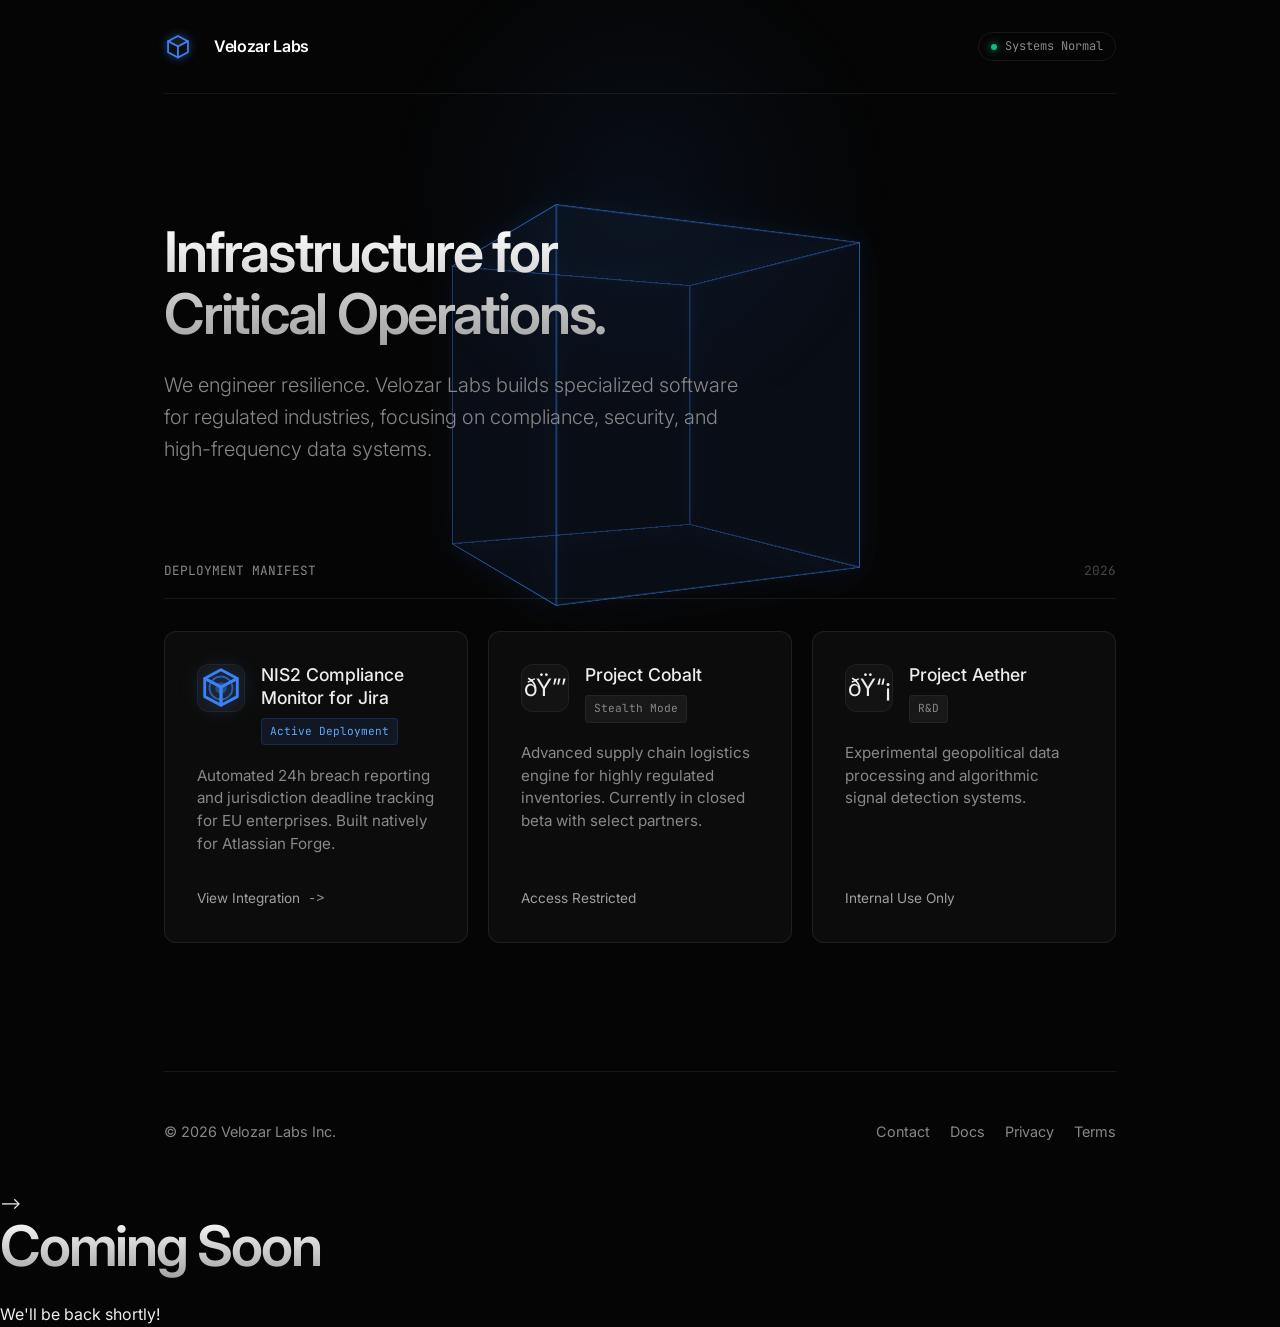
==== index.html @ 225b5070 "Replace existing HTML with a 'Coming Soon' page" ====
<!-- <!DOCTYPE html>
<html lang="en">

<head>
    <meta charset="UTF-8">
    <meta name="viewport" content="width=device-width, initial-scale=1.0">
    <title>Velozar Labs | Infrastructure for Critical Operations</title>
    <meta name="description"
        content="Velozar Labs engineers high-performance security and workflow automation tools for regulated enterprises.">

    <!-- Open Graph / Social Media Meta Tags -->
    <meta property="og:type" content="website">
    <meta property="og:url" content="https://velozarlabs.com/">
    <meta property="og:title" content="Velozar Labs | Infrastructure for Critical Operations">
    <meta property="og:description"
        content="Velozar Labs engineers high-performance security and workflow automation tools for regulated enterprises.">
    <!-- Twitter -->
    <meta property="twitter:card" content="summary_large_image">
    <meta property="twitter:url" content="https://velozarlabs.com/">
    <meta property="twitter:title" content="Velozar Labs | Infrastructure for Critical Operations">
    <meta property="twitter:description"
        content="Velozar Labs engineers high-performance security and workflow automation tools for regulated enterprises.">

    <link rel="preconnect" href="https://fonts.googleapis.com">
    <link rel="preconnect" href="https://fonts.gstatic.com" crossorigin>

    <link rel="preload"
        href="https://fonts.googleapis.com/css2?family=Inter:wght@300;400;500;600&family=JetBrains+Mono:wght@400&display=swap"
        as="style" onload="this.onload=null;this.rel='stylesheet'">
    <noscript>
        <link rel="stylesheet"
            href="https://fonts.googleapis.com/css2?family=Inter:wght@300;400;500;600&family=JetBrains+Mono:wght@400&display=swap">
    </noscript>
    <link rel="stylesheet" href="/base.css">
    <link rel="stylesheet" href="/home.css">
    <link rel="icon" type="image/svg+xml" href="/favicon.svg">
</head>

<body>
    <div class="scene-container">
        <div class="cube-3d">
            <div class="face front"></div>
            <div class="face back"></div>
            <div class="face right"></div>
            <div class="face left"></div>
            <div class="face top"></div>
            <div class="face bottom"></div>
        </div>
    </div>
    <div class="container">
        <nav class="animate-delay-1">
            <div class="logo">
                <svg width="28" height="28" viewBox="0 0 24 24" fill="none" xmlns="http://www.w3.org/2000/svg"
                    style="filter: drop-shadow(0 0 5px rgba(59, 130, 246, 0.5));">
                    <path d="M12 2.5L3.5 7L12 11.5L20.5 7L12 2.5Z" fill="#1A1A1A" stroke="#3b82f6" stroke-width="1.5"
                        stroke-linejoin="round" />
                    <path d="M3.5 7V16.5L12 21V11.5L3.5 7Z" fill="#0F0F0F" stroke="#3b82f6" stroke-width="1.5"
                        stroke-linejoin="round" />
                    <path d="M20.5 7V16.5L12 21V11.5L20.5 7Z" fill="#0F0F0F" stroke="#3b82f6" stroke-width="1.5"
                        stroke-linejoin="round" />
                </svg>

                <span style="margin-left: 12px; font-weight: 600; letter-spacing: -0.02em; color: #fff;">
                    Velozar Labs
                </span>
            </div>
            <div class="status-badge">
                <div class="status-dot"></div>
                Systems Normal
            </div>
        </nav>

        <section class="hero animate-delay-2">
            <h1>Infrastructure for<br>Critical Operations.</h1>
            <p>
                We engineer resilience. Velozar Labs builds specialized software for regulated industries, focusing on
                compliance, security, and high-frequency data systems.
            </p>
        </section>

        <div class="animate-delay-3">
            <div class="section-header">
                <span class="section-title">Deployment Manifest</span>
                <span class="section-title" style="opacity: 0.5">2026</span>
            </div>

            <div class="grid">
                <a href="https://marketplace.atlassian.com/" target="_blank" rel="noopener noreferrer" class="card">
                    <div>
                        <div class="card-meta">
                            <div class="icon-box" style="margin-bottom: 20px;">
                                <svg width="48" height="48" viewBox="0 0 24 24" fill="none"
                                    xmlns="http://www.w3.org/2000/svg"
                                    style="filter: drop-shadow(0 0 10px rgba(59, 130, 246, 0.5));">
                                    <path d="M12 2.5L3.5 7L12 11.5L20.5 7L12 2.5Z" fill="none" stroke="#3b82f6"
                                        stroke-width="1.5" stroke-linejoin="round" />
                                    <path d="M3.5 7V16.5L12 21V11.5L3.5 7Z" fill="none" stroke="#3b82f6"
                                        stroke-width="1.5" stroke-linejoin="round" />
                                    <path d="M20.5 7V16.5L12 21V11.5L20.5 7Z" fill="none" stroke="#3b82f6"
                                        stroke-width="1.5" stroke-linejoin="round" />

                                    <circle cx="12" cy="12" r="3" fill="#3b82f6" fill-opacity="0.4" />
                                    <circle cx="12" cy="12" r="6" stroke="#3b82f6" stroke-width="1"
                                        stroke-opacity="0.6" />
                                </svg>
                            </div>
                            <div class="card-header-content">
                                <h3>NIS2 Compliance Monitor for Jira</h3>
                                <span class="tag active">Active Deployment</span>
                            </div>
                        </div>
                        <p>Automated 24h breach reporting and jurisdiction deadline tracking for EU enterprises. Built
                            natively for Atlassian Forge.</p>
                    </div>
                    <div class="card-footer">
                        View Integration <span style="font-family: monospace;">-></span>
                    </div>
                </a>

                <div class="card" style="cursor: default;">
                    <div>
                        <div class="card-meta">
                            <div class="icon-box">🔒</div>
                            <div class="card-header-content">
                                <h3>Project Cobalt</h3>
                                <span class="tag">Stealth Mode</span>
                            </div>
                        </div>
                        <p>Advanced supply chain logistics engine for highly regulated inventories. Currently in closed
                            beta with select partners.</p>
                    </div>
                    <div class="card-footer">
                        Access Restricted
                    </div>
                </div>

                <div class="card" style="cursor: default;">
                    <div>
                        <div class="card-meta">
                            <div class="icon-box">📡</div>
                            <div class="card-header-content">
                                <h3>Project Aether</h3>
                                <span class="tag">R&D</span>
                            </div>
                        </div>
                        <p>Experimental geopolitical data processing and algorithmic signal detection systems.</p>
                    </div>
                    <div class="card-footer">
                        Internal Use Only
                    </div>
                </div>
            </div>
        </div>

        <footer class="animate-delay-3">
            <div>&copy; 2026 Velozar Labs Inc.</div>
            <div style="display: flex; gap: 20px;">
                <a href="mailto:hello@velozarlabs.com" class="footer-link">Contact</a>
                <a href="/docs" class="footer-link">Docs</a>
                <a href="/privacy" class="footer-link">Privacy</a>
                <a href="/terms" class="footer-link">Terms</a>
            </div>
        </footer>
    </div>
    <script src="/main.js" defer></script>
</body>

</html> -->


<!DOCTYPE html>
<html>
  <head><title>Coming Soon</title></head>
  <body>
    <h1>Coming Soon</h1>
    <p>We'll be back shortly!</p>
  </body>
</html>
---- base.css ----
:root { --bg: #050505; --text-main: #ededed; --text-muted: #888888; --card-bg: rgba(255, 255, 255, 0.03); --border: rgba(255, 255, 255, 0.08); --border-hover: rgba(255, 255, 255, 0.2); --accent-glow: rgba(59, 130, 246, 0.15); --text-legal: #d4d4d4; --muted-legal: #737373; --accent-legal: #3b82f6; --border-legal: #262626; } * { margin: 0; padding: 0; box-sizing: border-box; }
---- home.css ----
.scene-container { position: absolute; top: 45%; left: 50%; transform: translate(-50%, -50%); width: 300px; height: 300px; perspective: 800px; z-index: -1; pointer-events: none; } .cube-3d { width: 100%; height: 100%; position: relative; transform-style: preserve-3d; } .face { position: absolute; width: 300px; height: 300px; border: 1px solid rgba(59, 130, 246, 0.4); background: rgba(59, 130, 246, 0.03); box-shadow: 0 0 40px rgba(59, 130, 246, 0.05); } .front { transform: translateZ(150px); } .back { transform: rotateY(180deg) translateZ(150px); } .right { transform: rotateY(90deg) translateZ(150px); } .left { transform: rotateY(-90deg) translateZ(150px); } .top { transform: rotateX(90deg) translateZ(150px); } .bottom { transform: rotateX(-90deg) translateZ(150px); } @media (max-width: 768px) { .scene-container { display: none; } } body { background-color: var(--bg); color: var(--text-main); font-family: 'Inter', sans-serif; line-height: 1.6; -webkit-font-smoothing: antialiased; overflow-x: hidden; } @keyframes fadeIn { from { opacity: 0; transform: translateY(20px); } to { opacity: 1; transform: translateY(0); } } @keyframes glowPulse { 0% { box-shadow: 0 0 20px -10px rgba(59, 130, 246, 0); } 50% { box-shadow: 0 0 30px -10px rgba(59, 130, 246, 0.3); } 100% { box-shadow: 0 0 20px -10px rgba(59, 130, 246, 0); } } .animate-delay-1 { animation: fadeIn 0.8s ease-out forwards; opacity: 0; } .animate-delay-2 { animation: fadeIn 0.8s ease-out 0.2s forwards; opacity: 0; } .animate-delay-3 { animation: fadeIn 0.8s ease-out 0.4s forwards; opacity: 0; } .container { max-width: 1000px; margin: 0 auto; padding: 0 24px; } nav { padding: 2rem 0; display: flex; justify-content: space-between; align-items: center; border-bottom: 1px solid var(--border); } .logo { font-family: 'Inter', sans-serif; font-weight: 600; font-size: 1rem; letter-spacing: -0.03em; display: flex; align-items: center; gap: 10px; } .logo-mark { width: 18px; height: 18px; background: linear-gradient(135deg, #fff 0%, #666 100%); border-radius: 4px; } .status-badge { font-family: 'JetBrains Mono', monospace; font-size: 0.75rem; color: var(--text-muted); display: flex; align-items: center; gap: 8px; padding: 4px 12px; border: 1px solid var(--border); border-radius: 100px; } .status-dot { width: 6px; height: 6px; background-color: #10b981; border-radius: 50%; box-shadow: 0 0 8px #10b981; } .hero { padding: 8rem 0 6rem 0; position: relative; } .hero::before { content: ''; position: absolute; top: 20%; left: 50%; transform: translate(-50%, -50%); width: 100%; max-width: 600px; height: 400px; background: radial-gradient(circle, var(--accent-glow) 0%, transparent 70%); opacity: 0.5; pointer-events: none; z-index: -1; } h1 { font-size: 3.5rem; line-height: 1.1; font-weight: 600; letter-spacing: -0.04em; margin-bottom: 1.5rem; background: linear-gradient(to bottom, #ffffff, #a3a3a3); -webkit-background-clip: text; background-clip: text; -webkit-text-fill-color: transparent; } .hero p { font-size: 1.25rem; color: var(--text-muted); max-width: 580px; font-weight: 300; } .section-header { display: flex; justify-content: space-between; align-items: flex-end; margin-bottom: 2rem; border-bottom: 1px solid var(--border); padding-bottom: 1rem; } .section-title { font-family: 'JetBrains Mono', monospace; font-size: 0.8rem; text-transform: uppercase; color: var(--text-muted); } .grid { display: grid; grid-template-columns: repeat(auto-fit, minmax(300px, 1fr)); gap: 20px; margin-bottom: 8rem; } .card { background: var(--card-bg); border: 1px solid var(--border); padding: 2rem; border-radius: 12px; text-decoration: none; color: inherit; transition: all 0.3s ease; position: relative; overflow: hidden; height: 100%; display: flex; flex-direction: column; justify-content: space-between; } .card:hover { border-color: var(--border-hover); transform: translateY(-4px); background: rgba(255, 255, 255, 0.05); } .card-meta { display: flex; align-items: flex-start; gap: 16px; margin-bottom: 1.2rem; } .icon-box { flex-shrink: 0; display: flex; align-items: center; justify-content: center; width: 48px; height: 48px; border-radius: 12px; background: rgba(255, 255, 255, 0.03); border: 1px solid rgba(255, 255, 255, 0.05); font-size: 1.5rem; } .card-header-content { display: flex; flex-direction: column; gap: 8px; align-items: flex-start; } .card h3 { font-size: 1.1rem; font-weight: 500; margin-bottom: 0px; line-height: 1.3; } .tag { font-size: 0.7rem; font-family: 'JetBrains Mono', monospace; padding: 4px 8px; border-radius: 4px; background: rgba(255, 255, 255, 0.05); color: var(--text-muted); border: 1px solid rgba(255, 255, 255, 0.05); } .tag.active { background: rgba(59, 130, 246, 0.1); color: #60a5fa; border-color: rgba(59, 130, 246, 0.2); } .card p { font-size: 0.95rem; color: var(--text-muted); line-height: 1.5; } .card-footer { margin-top: 2rem; font-size: 0.85rem; color: #fff; display: flex; align-items: center; gap: 8px; opacity: 0.6; transition: opacity 0.2s; } .card:hover .card-footer { opacity: 1; } footer { padding: 3rem 0; border-top: 1px solid var(--border); color: var(--text-muted); font-size: 0.9rem; display: flex; justify-content: space-between; } .footer-link { color: var(--text-muted); text-decoration: none; transition: color 0.2s; } .footer-link:hover { color: #fff; } @media (max-width: 768px) { h1 { font-size: 2.5rem; } .hero { padding: 5rem 0 3rem 0; } .grid { grid-template-columns: 1fr; } }
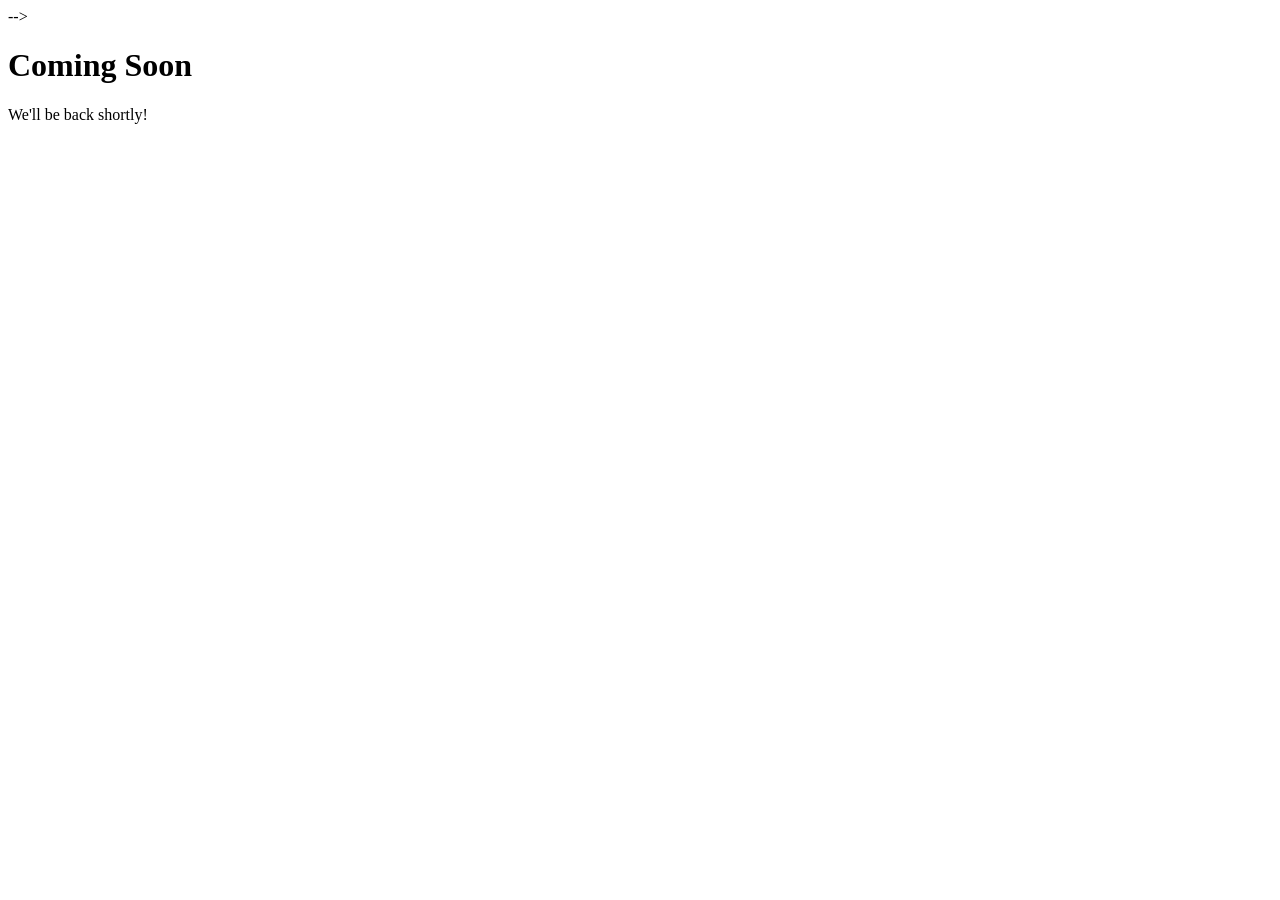
==== commit b698df8c: "Comment out meta tags in index.html Commented out Open Graph and Twitter meta tags in the HTML." ====
--- a/index.html
+++ b/index.html
@@ -9,13 +9,13 @@
         content="Velozar Labs engineers high-performance security and workflow automation tools for regulated enterprises.">
 
     <!-- Open Graph / Social Media Meta Tags -->
-    <meta property="og:type" content="website">
+    <!-- <meta property="og:type" content="website">
     <meta property="og:url" content="https://velozarlabs.com/">
     <meta property="og:title" content="Velozar Labs | Infrastructure for Critical Operations">
     <meta property="og:description"
-        content="Velozar Labs engineers high-performance security and workflow automation tools for regulated enterprises.">
+        content="Velozar Labs engineers high-performance security and workflow automation tools for regulated enterprises."> -->
     <!-- Twitter -->
-    <meta property="twitter:card" content="summary_large_image">
+    <!-- <meta property="twitter:card" content="summary_large_image">
     <meta property="twitter:url" content="https://velozarlabs.com/">
     <meta property="twitter:title" content="Velozar Labs | Infrastructure for Critical Operations">
     <meta property="twitter:description"
@@ -34,9 +34,9 @@
     <link rel="stylesheet" href="/base.css">
     <link rel="stylesheet" href="/home.css">
     <link rel="icon" type="image/svg+xml" href="/favicon.svg">
-</head>
+</head> -->
 
-<body>
+<!-- <body>
     <div class="scene-container">
         <div class="cube-3d">
             <div class="face front"></div>
@@ -163,9 +163,9 @@
         </footer>
     </div>
     <script src="/main.js" defer></script>
-</body>
+</body> -->
 
-</html> -->
+<!-- </html> --> -->
 
 
 <!DOCTYPE html>
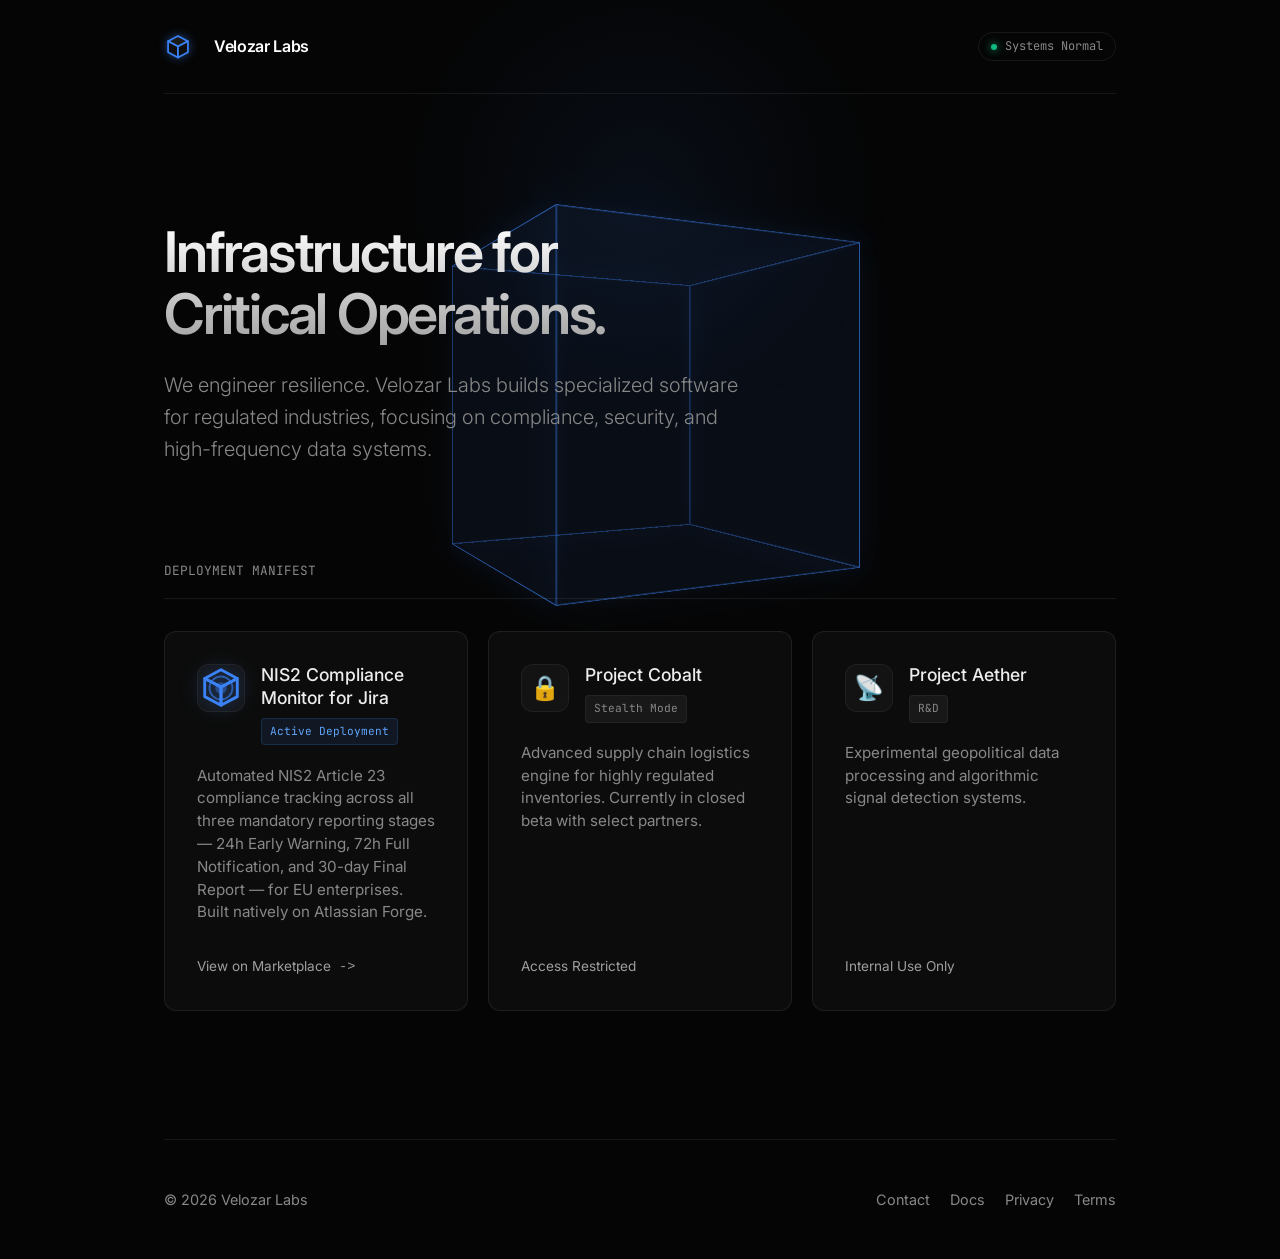
==== commit fc9a412d: "Restore full site content; add user guide, robots.txt, and NIS2 icon - Rewrote docs.html as accurate" ====
--- a/index.html
+++ b/index.html
@@ -1,4 +1,4 @@
-<!-- <!DOCTYPE html>
+<!DOCTYPE html>
 <html lang="en">
 
 <head>
@@ -9,13 +9,13 @@
         content="Velozar Labs engineers high-performance security and workflow automation tools for regulated enterprises.">
 
     <!-- Open Graph / Social Media Meta Tags -->
-    <!-- <meta property="og:type" content="website">
+    <meta property="og:type" content="website">
     <meta property="og:url" content="https://velozarlabs.com/">
     <meta property="og:title" content="Velozar Labs | Infrastructure for Critical Operations">
     <meta property="og:description"
-        content="Velozar Labs engineers high-performance security and workflow automation tools for regulated enterprises."> -->
+        content="Velozar Labs engineers high-performance security and workflow automation tools for regulated enterprises.">
     <!-- Twitter -->
-    <!-- <meta property="twitter:card" content="summary_large_image">
+    <meta property="twitter:card" content="summary_large_image">
     <meta property="twitter:url" content="https://velozarlabs.com/">
     <meta property="twitter:title" content="Velozar Labs | Infrastructure for Critical Operations">
     <meta property="twitter:description"
@@ -34,9 +34,9 @@
     <link rel="stylesheet" href="/base.css">
     <link rel="stylesheet" href="/home.css">
     <link rel="icon" type="image/svg+xml" href="/favicon.svg">
-</head> -->
+</head>
 
-<!-- <body>
+<body>
     <div class="scene-container">
         <div class="cube-3d">
             <div class="face front"></div>
@@ -81,10 +81,10 @@
         <div class="animate-delay-3">
             <div class="section-header">
                 <span class="section-title">Deployment Manifest</span>
-                <span class="section-title" style="opacity: 0.5">2026</span>
             </div>
 
             <div class="grid">
+                <!-- UPDATE href below with the actual Atlassian Marketplace listing URL once approved -->
                 <a href="https://marketplace.atlassian.com/" target="_blank" rel="noopener noreferrer" class="card">
                     <div>
                         <div class="card-meta">
@@ -109,11 +109,10 @@
                                 <span class="tag active">Active Deployment</span>
                             </div>
                         </div>
-                        <p>Automated 24h breach reporting and jurisdiction deadline tracking for EU enterprises. Built
-                            natively for Atlassian Forge.</p>
+                        <p>Automated NIS2 Article 23 compliance tracking across all three mandatory reporting stages — 24h Early Warning, 72h Full Notification, and 30-day Final Report — for EU enterprises. Built natively on Atlassian Forge.</p>
                     </div>
                     <div class="card-footer">
-                        View Integration <span style="font-family: monospace;">-></span>
+                        View on Marketplace <span style="font-family: monospace;">-></span>
                     </div>
                 </a>
 
@@ -153,9 +152,9 @@
         </div>
 
         <footer class="animate-delay-3">
-            <div>&copy; 2026 Velozar Labs Inc.</div>
+            <div>&copy; 2026 Velozar Labs</div>
             <div style="display: flex; gap: 20px;">
-                <a href="mailto:hello@velozarlabs.com" class="footer-link">Contact</a>
+                <a href="mailto:support@velozarlabs.com" class="footer-link">Contact</a>
                 <a href="/docs" class="footer-link">Docs</a>
                 <a href="/privacy" class="footer-link">Privacy</a>
                 <a href="/terms" class="footer-link">Terms</a>
@@ -163,16 +162,6 @@
         </footer>
     </div>
     <script src="/main.js" defer></script>
-</body> -->
+</body>
 
-<!-- </html> --> -->
-
-
-<!DOCTYPE html>
-<html>
-  <head><title>Coming Soon</title></head>
-  <body>
-    <h1>Coming Soon</h1>
-    <p>We'll be back shortly!</p>
-  </body>
-</html>
+</html>
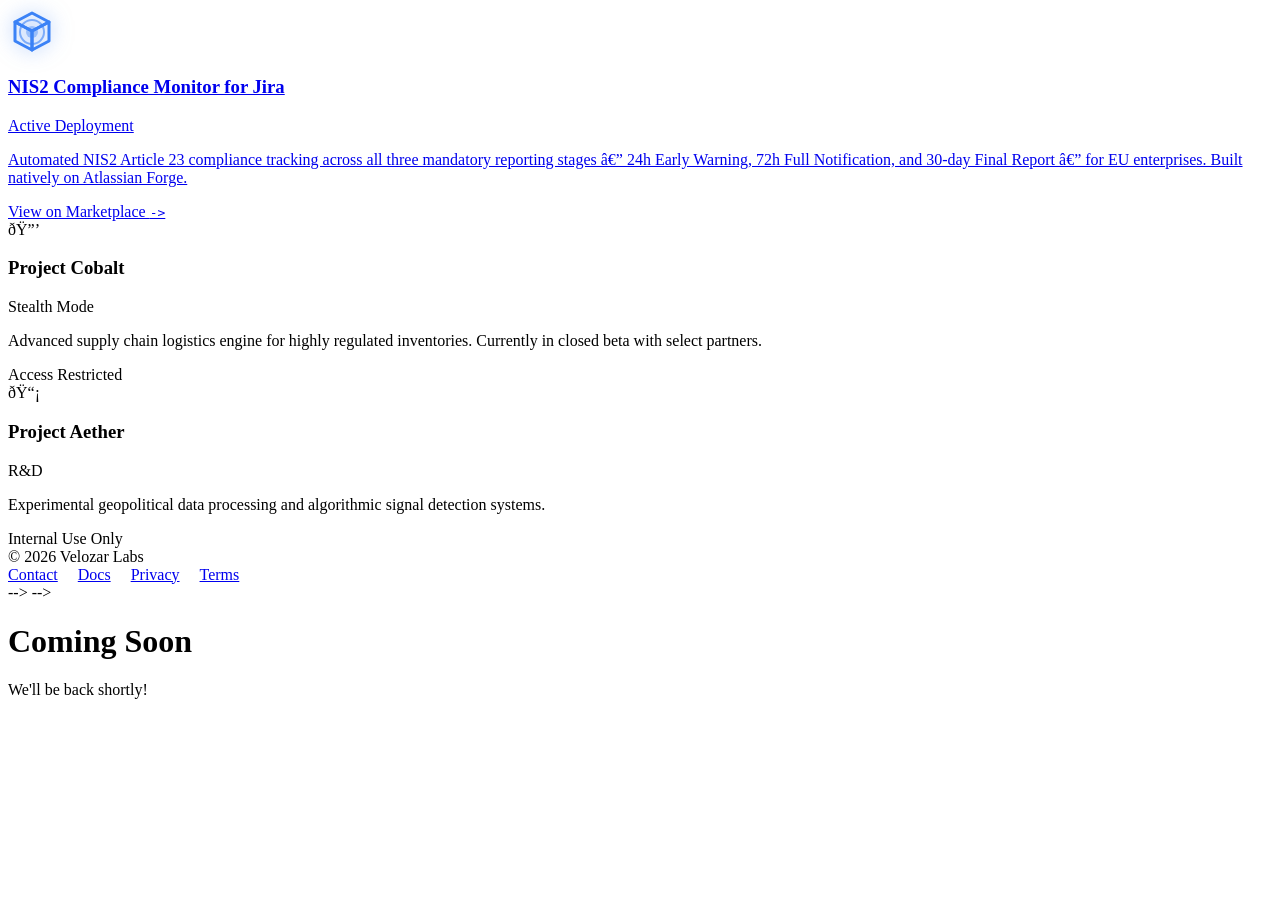
==== commit 82f99c22: "Merge branch 'main' of github.com:Taufeeq1507/velozar_labs-landing_page" ====
--- a/index.html
+++ b/index.html
@@ -1,4 +1,4 @@
-<!DOCTYPE html>
+<!-- <!DOCTYPE html>
 <html lang="en">
 
 <head>
@@ -9,13 +9,13 @@
         content="Velozar Labs engineers high-performance security and workflow automation tools for regulated enterprises.">
 
     <!-- Open Graph / Social Media Meta Tags -->
-    <meta property="og:type" content="website">
+    <!-- <meta property="og:type" content="website">
     <meta property="og:url" content="https://velozarlabs.com/">
     <meta property="og:title" content="Velozar Labs | Infrastructure for Critical Operations">
     <meta property="og:description"
-        content="Velozar Labs engineers high-performance security and workflow automation tools for regulated enterprises.">
+        content="Velozar Labs engineers high-performance security and workflow automation tools for regulated enterprises."> -->
     <!-- Twitter -->
-    <meta property="twitter:card" content="summary_large_image">
+    <!-- <meta property="twitter:card" content="summary_large_image">
     <meta property="twitter:url" content="https://velozarlabs.com/">
     <meta property="twitter:title" content="Velozar Labs | Infrastructure for Critical Operations">
     <meta property="twitter:description"
@@ -34,9 +34,9 @@
     <link rel="stylesheet" href="/base.css">
     <link rel="stylesheet" href="/home.css">
     <link rel="icon" type="image/svg+xml" href="/favicon.svg">
-</head>
+</head> -->
 
-<body>
+<!-- <body>
     <div class="scene-container">
         <div class="cube-3d">
             <div class="face front"></div>
@@ -162,6 +162,16 @@
         </footer>
     </div>
     <script src="/main.js" defer></script>
-</body>
+</body> -->
 
-</html>+<!-- </html> --> -->
+
+
+<!DOCTYPE html>
+<html>
+  <head><title>Coming Soon</title></head>
+  <body>
+    <h1>Coming Soon</h1>
+    <p>We'll be back shortly!</p>
+  </body>
+</html>
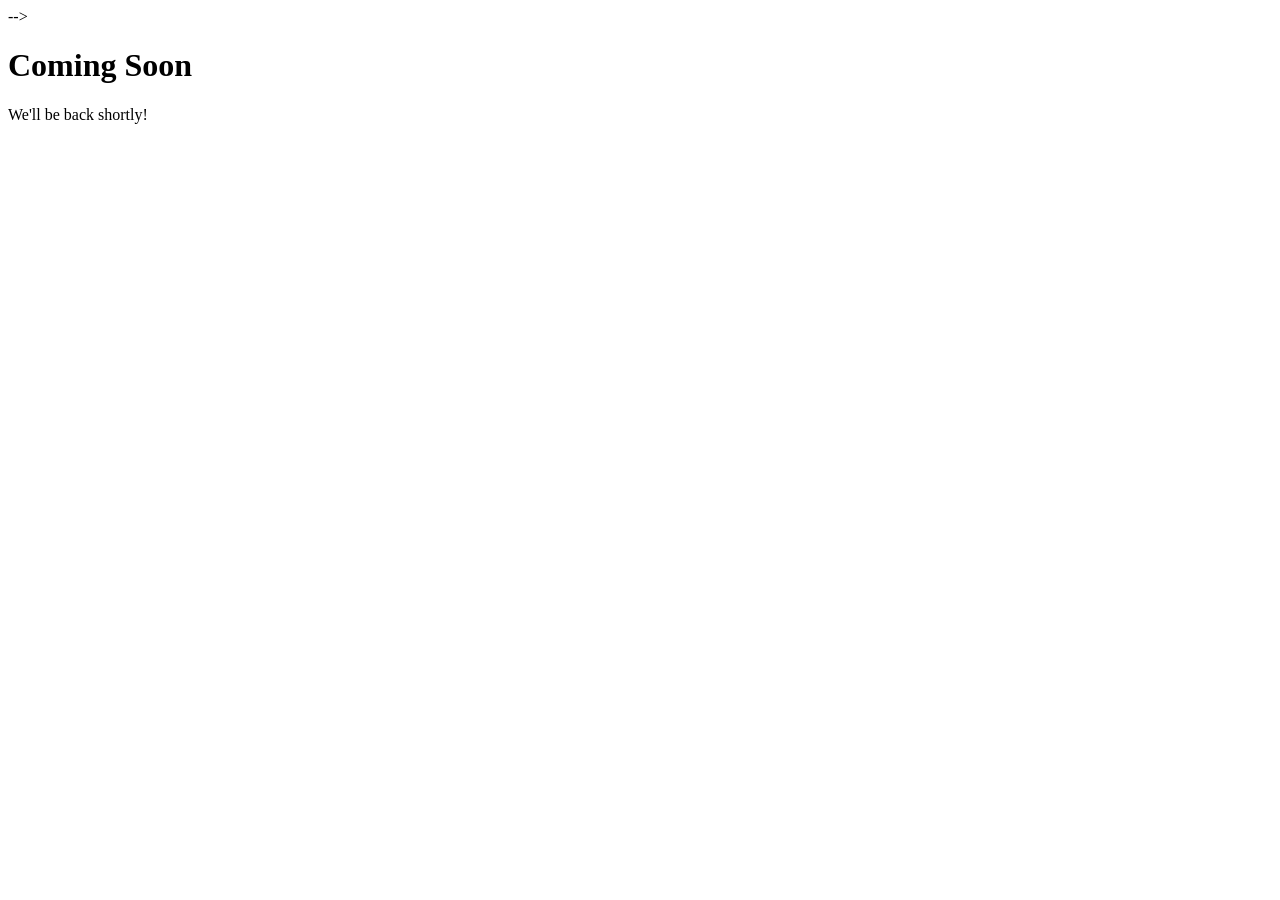
==== commit f5d42404: "Remove stale TODO comment from index.html" ====
--- a/index.html
+++ b/index.html
@@ -84,7 +84,6 @@
             </div>
 
             <div class="grid">
-                <!-- UPDATE href below with the actual Atlassian Marketplace listing URL once approved -->
                 <a href="https://marketplace.atlassian.com/" target="_blank" rel="noopener noreferrer" class="card">
                     <div>
                         <div class="card-meta">
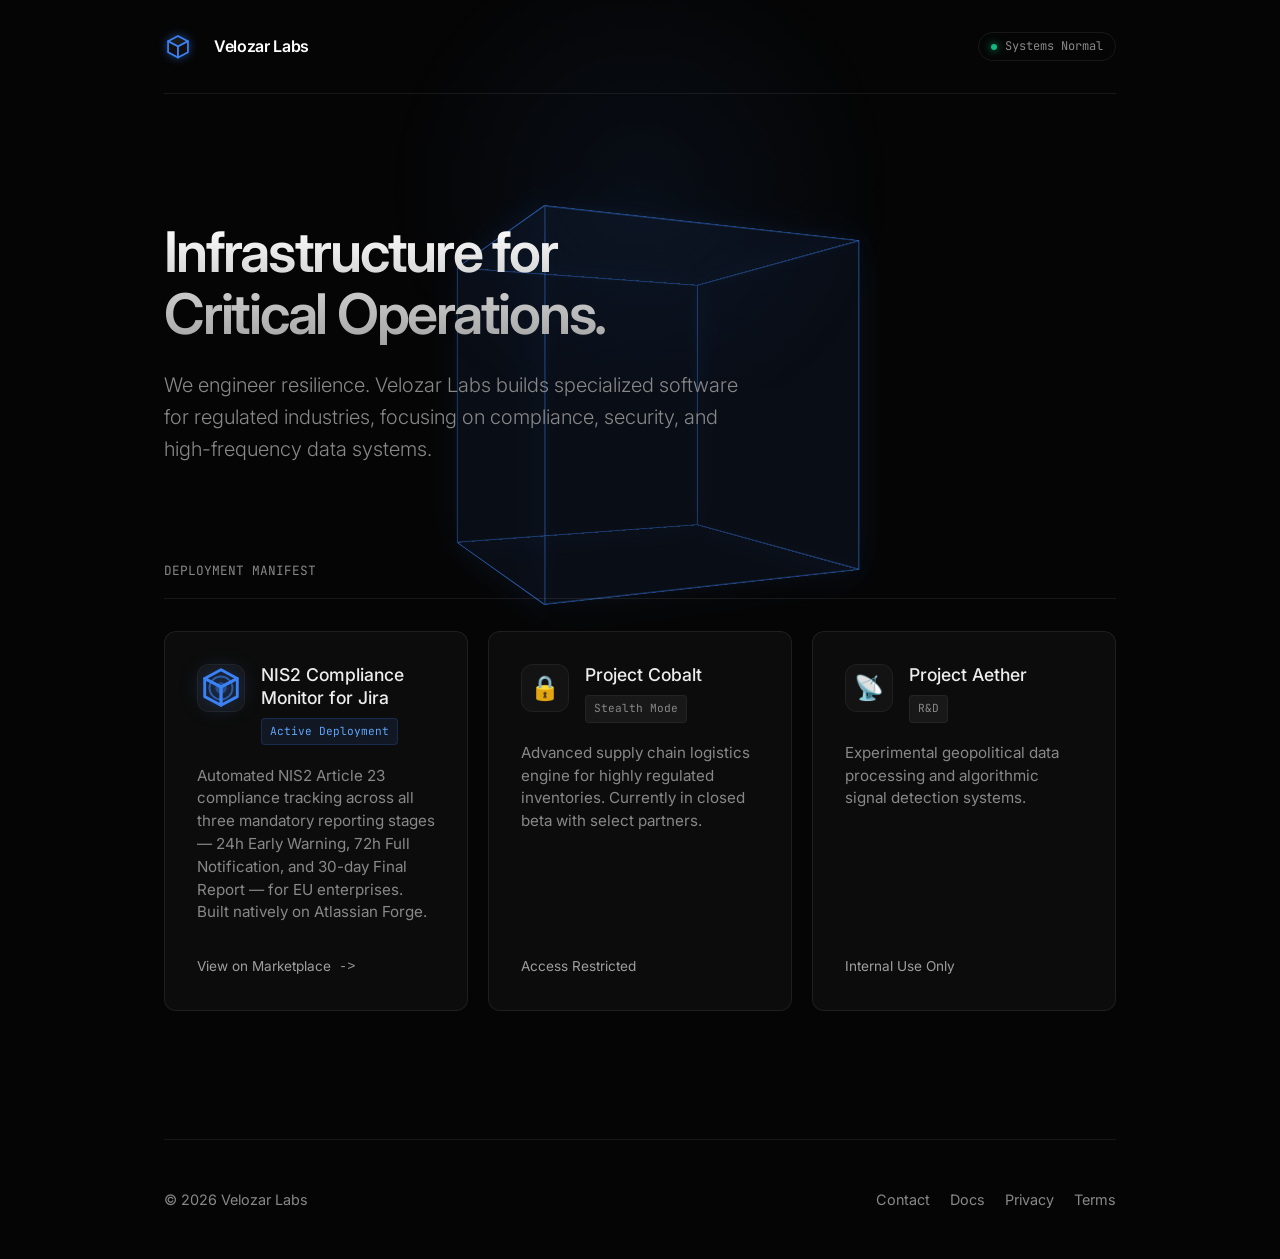
==== commit 036db887: "Fix index.html corrupted by merge; restore full page content" ====
--- a/index.html
+++ b/index.html
@@ -1,4 +1,4 @@
-<!-- <!DOCTYPE html>
+<!DOCTYPE html>
 <html lang="en">
 
 <head>
@@ -9,13 +9,13 @@
         content="Velozar Labs engineers high-performance security and workflow automation tools for regulated enterprises.">
 
     <!-- Open Graph / Social Media Meta Tags -->
-    <!-- <meta property="og:type" content="website">
+    <meta property="og:type" content="website">
     <meta property="og:url" content="https://velozarlabs.com/">
     <meta property="og:title" content="Velozar Labs | Infrastructure for Critical Operations">
     <meta property="og:description"
-        content="Velozar Labs engineers high-performance security and workflow automation tools for regulated enterprises."> -->
+        content="Velozar Labs engineers high-performance security and workflow automation tools for regulated enterprises.">
     <!-- Twitter -->
-    <!-- <meta property="twitter:card" content="summary_large_image">
+    <meta property="twitter:card" content="summary_large_image">
     <meta property="twitter:url" content="https://velozarlabs.com/">
     <meta property="twitter:title" content="Velozar Labs | Infrastructure for Critical Operations">
     <meta property="twitter:description"
@@ -34,9 +34,9 @@
     <link rel="stylesheet" href="/base.css">
     <link rel="stylesheet" href="/home.css">
     <link rel="icon" type="image/svg+xml" href="/favicon.svg">
-</head> -->
+</head>
 
-<!-- <body>
+<body>
     <div class="scene-container">
         <div class="cube-3d">
             <div class="face front"></div>
@@ -161,16 +161,6 @@
         </footer>
     </div>
     <script src="/main.js" defer></script>
-</body> -->
+</body>
 
-<!-- </html> --> -->
-
-
-<!DOCTYPE html>
-<html>
-  <head><title>Coming Soon</title></head>
-  <body>
-    <h1>Coming Soon</h1>
-    <p>We'll be back shortly!</p>
-  </body>
 </html>
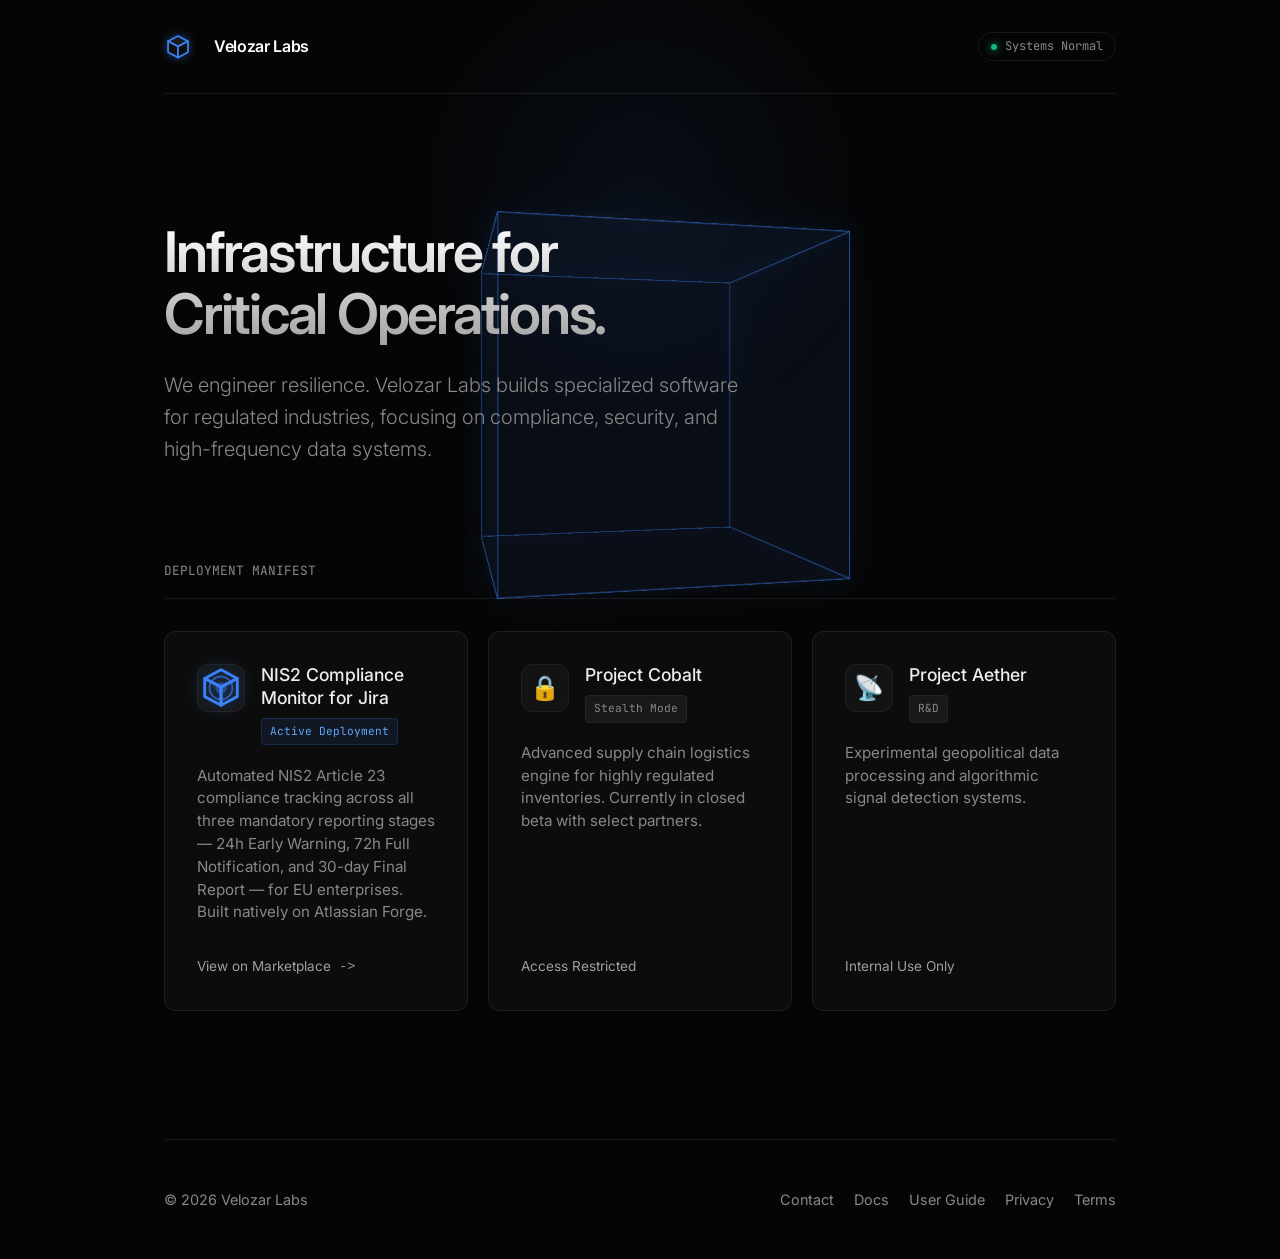
==== commit 644b7187: "Fix button labels, footers, animation loop, and doc accuracy - docs.html: Correct button names (Conf" ====
--- a/index.html
+++ b/index.html
@@ -155,6 +155,7 @@
             <div style="display: flex; gap: 20px;">
                 <a href="mailto:support@velozarlabs.com" class="footer-link">Contact</a>
                 <a href="/docs" class="footer-link">Docs</a>
+                <a href="/user-guide" class="footer-link">User Guide</a>
                 <a href="/privacy" class="footer-link">Privacy</a>
                 <a href="/terms" class="footer-link">Terms</a>
             </div>
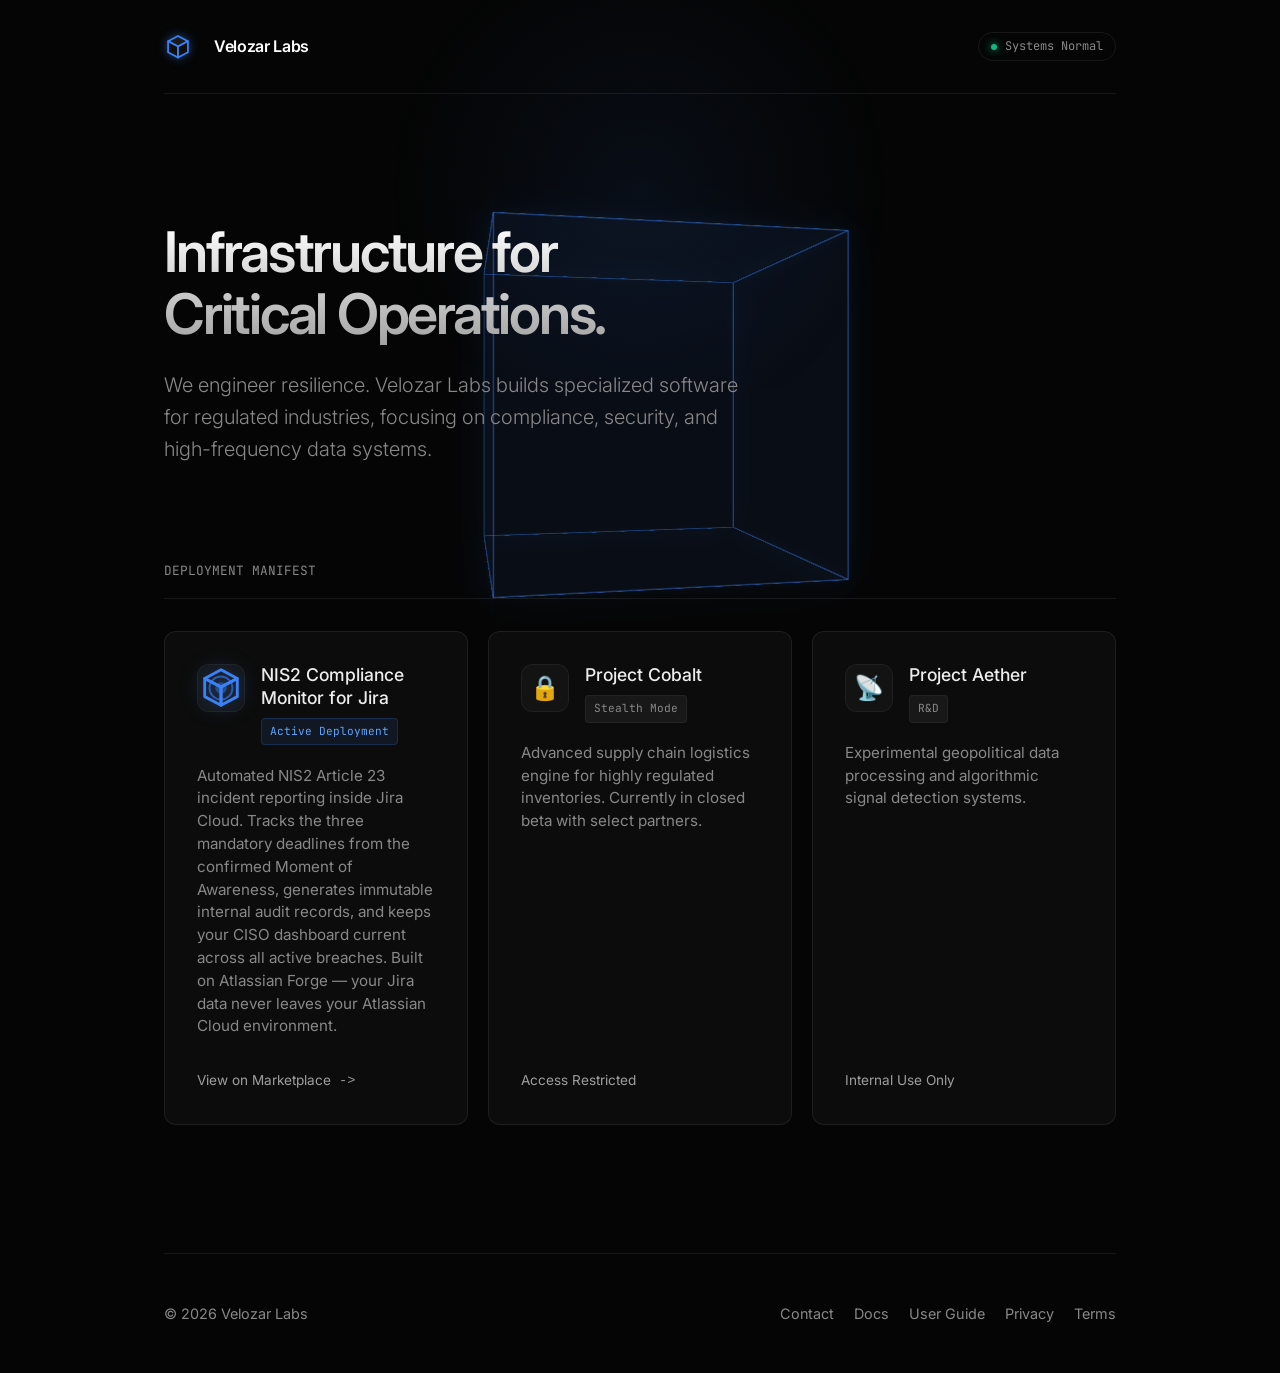
==== commit 4a87f9ba: "docs: clarify PDF audit record scope and add zero-egress privacy section - index.html: rewrite app c" ====
--- a/index.html
+++ b/index.html
@@ -108,7 +108,7 @@
                                 <span class="tag active">Active Deployment</span>
                             </div>
                         </div>
-                        <p>Automated NIS2 Article 23 compliance tracking across all three mandatory reporting stages — 24h Early Warning, 72h Full Notification, and 30-day Final Report — for EU enterprises. Built natively on Atlassian Forge.</p>
+                        <p>Automated NIS2 Article 23 incident reporting inside Jira Cloud. Tracks the three mandatory deadlines from the confirmed Moment of Awareness, generates immutable internal audit records, and keeps your CISO dashboard current across all active breaches. Built on Atlassian Forge — your Jira data never leaves your Atlassian Cloud environment.</p>
                     </div>
                     <div class="card-footer">
                         View on Marketplace <span style="font-family: monospace;">-></span>
